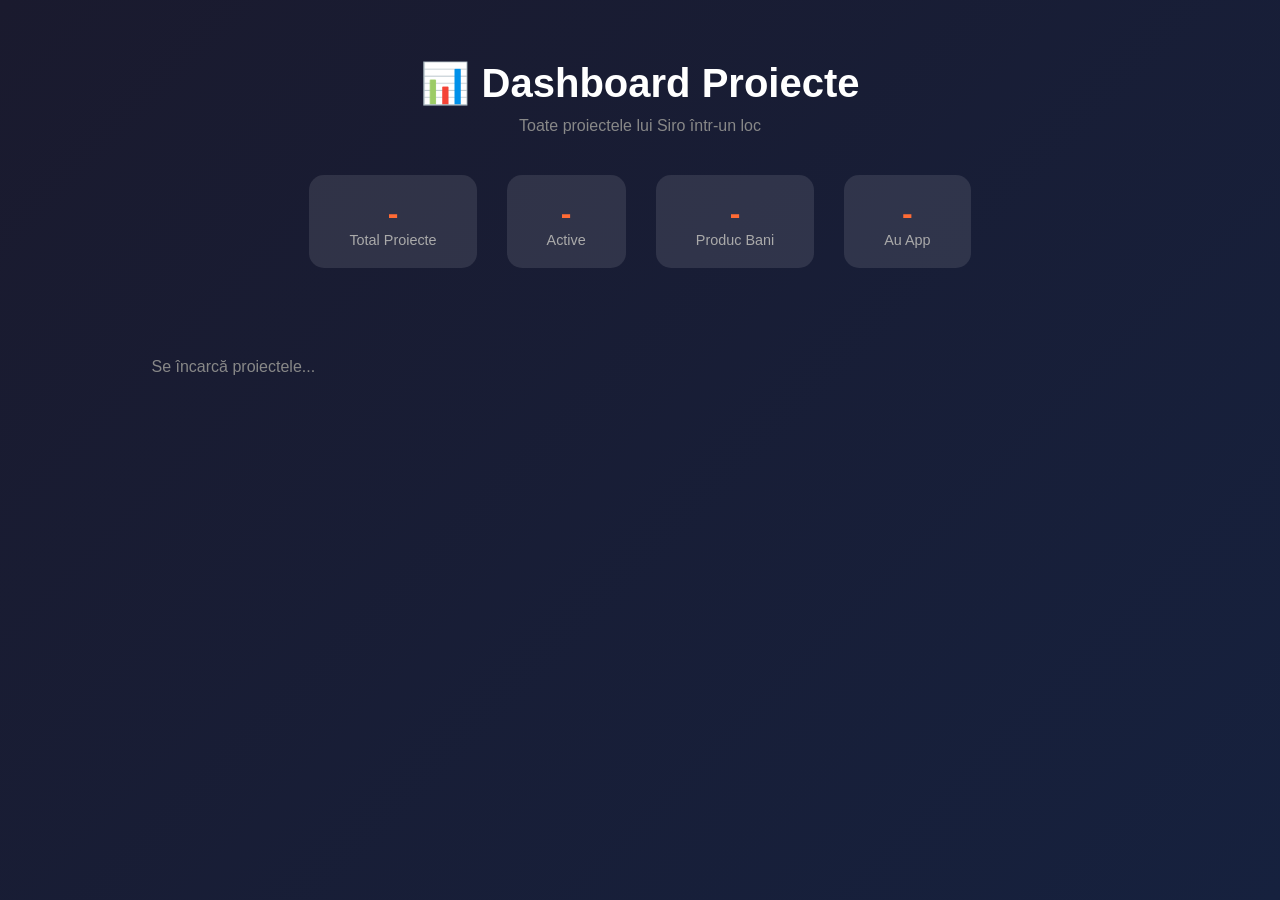
==== index.html @ f4b626b8 "Add index.html and projects.json" ====
<!DOCTYPE html>
<html lang="ro">
<head>
    <meta charset="UTF-8">
    <meta name="viewport" content="width=device-width, initial-scale=1.0">
    <title>Dashboard Proiecte - Siro</title>
    <style>
        * { margin: 0; padding: 0; box-sizing: border-box; }
        body { 
            font-family: 'Segoe UI', sans-serif; 
            background: linear-gradient(135deg, #1a1a2e 0%, #16213e 100%);
            min-height: 100vh;
            padding: 20px;
        }
        .header {
            text-align: center;
            padding: 40px 0;
        }
        .header h1 {
            color: #fff;
            font-size: 2.5rem;
            margin-bottom: 10px;
        }
        .header p {
            color: #888;
        }
        .stats {
            display: flex;
            justify-content: center;
            gap: 30px;
            margin-bottom: 40px;
            flex-wrap: wrap;
        }
        .stat-box {
            background: rgba(255,255,255,0.1);
            padding: 20px 40px;
            border-radius: 15px;
            text-align: center;
        }
        .stat-number {
            font-size: 2rem;
            font-weight: bold;
            color: #ff6b35;
        }
        .stat-label {
            color: #aaa;
            font-size: 0.9rem;
        }
        .projects-grid {
            display: grid;
            grid-template-columns: repeat(auto-fill, minmax(350px, 1fr));
            gap: 20px;
            max-width: 1200px;
            margin: 0 auto;
        }
        .project-card {
            background: #1e1e2f;
            border-radius: 15px;
            padding: 25px;
            border: 1px solid #333;
            transition: transform 0.3s, border-color 0.3s;
        }
        .project-card:hover {
            transform: translateY(-5px);
            border-color: #ff6b35;
        }
        .project-header {
            display: flex;
            justify-content: space-between;
            align-items: start;
            margin-bottom: 15px;
        }
        .project-name {
            color: #fff;
            font-size: 1.4rem;
        }
        .status-badge {
            padding: 5px 12px;
            border-radius: 20px;
            font-size: 0.8rem;
            font-weight: bold;
        }
        .status-activ {
            background: #00c853;
            color: #fff;
        }
        .status-pauza {
            background: #ff9800;
            color: #fff;
        }
        .status-inactiv {
            background: #f44336;
            color: #fff;
        }
        .project-desc {
            color: #aaa;
            margin-bottom: 15px;
            font-size: 0.9rem;
        }
        .project-info {
            display: grid;
            grid-template-columns: 1fr 1fr;
            gap: 10px;
            margin-bottom: 15px;
        }
        .info-item {
            background: rgba(255,255,255,0.05);
            padding: 10px;
            border-radius: 8px;
        }
        .info-label {
            color: #666;
            font-size: 0.75rem;
            margin-bottom: 3px;
        }
        .info-value {
            color: #fff;
            font-size: 0.9rem;
        }
        .project-links {
            display: flex;
            gap: 10px;
            margin-top: 15px;
        }
        .btn {
            padding: 8px 16px;
            border-radius: 8px;
            text-decoration: none;
            font-size: 0.85rem;
            transition: background 0.3s;
            flex: 1;
            text-align: center;
        }
        .btn-primary {
            background: #ff6b35;
            color: #fff;
        }
        .btn-primary:hover {
            background: #ff8c5a;
        }
        .btn-secondary {
            background: #333;
            color: #fff;
        }
        .btn-secondary:hover {
            background: #444;
        }
        .features {
            display: flex;
            gap: 10px;
            flex-wrap: wrap;
            margin-top: 15px;
        }
        .feature {
            font-size: 0.75rem;
            padding: 5px 10px;
            border-radius: 5px;
            background: rgba(255,107,53,0.2);
            color: #ff6b35;
        }
        .feature.money {
            background: rgba(0,200,83,0.2);
            color: #00c853;
        }
        .feature.no {
            background: rgba(244,67,54,0.2);
            color: #f44336;
        }
        .loading {
            text-align: center;
            color: #888;
            padding: 50px;
        }
    </style>
</head>
<body>
    <div class="header">
        <h1>📊 Dashboard Proiecte</h1>
        <p>Toate proiectele lui Siro într-un loc</p>
    </div>
    
    <div class="stats">
        <div class="stat-box">
            <div class="stat-number" id="totalProjects">-</div>
            <div class="stat-label">Total Proiecte</div>
        </div>
        <div class="stat-box">
            <div class="stat-number" id="activeProjects">-</div>
            <div class="stat-label">Active</div>
        </div>
        <div class="stat-box">
            <div class="stat-number" id="moneyProjects">-</div>
            <div class="stat-label">Produc Bani</div>
        </div>
        <div class="stat-box">
            <div class="stat-number" id="androidProjects">-</div>
            <div class="stat-label">Au App</div>
        </div>
    </div>
    
    <div class="projects-grid" id="projects">
        <div class="loading">Se încarcă proiectele...</div>
    </div>

    <script>
        async function loadProjects() {
            try {
                const response = await fetch('projects.json');
                const projects = await response.json();
                renderProjects(projects);
                updateStats(projects);
            } catch (error) {
                document.getElementById('projects').innerHTML = 
                    '<div class="loading">Eroare la încărcare: ' + error.message + '</div>';
            }
        }
        
        function updateStats(projects) {
            document.getElementById('totalProjects').textContent = projects.length;
            document.getElementById('activeProjects').textContent = 
                projects.filter(p => p.status === 'activ').length;
            document.getElementById('moneyProjects').textContent = 
                projects.filter(p => p.money).length;
            document.getElementById('androidProjects').textContent = 
                projects.filter(p => p.android).length;
        }
        
        function renderProjects(projects) {
            const grid = document.getElementById('projects');
            grid.innerHTML = projects.map(project => `
                <div class="project-card">
                    <div class="project-header">
                        <h2 class="project-name">${project.name}</h2>
                        <span class="status.status}">${project.status}</span-badge status-${project>
                    </div>
                    <p class="project-desc">${project.description}</p>
                    
                    <div class="project-info">
                        <div class="info-item">
                            <div class="info-label">Host</div>
                            <div class="info-value">${project.host}</div>
                        </div>
                        <div class="info-item">
                            <div class="info-label">Stadiu</div>
                            <div class="info-value">${project.stage}</div>
                        </div>
                        <div class="info-item">
                            <div class="info-label">Agents</div>
                            <div class="info-value">${project.agents}</div>
                        </div>
                        <div class="info-item">
                            <div class="info-label">Ultima actualizare</div>
                            <div class="info-value">${project.lastUpdate}</div>
                        </div>
                    </div>
                    
                    <div class="features">
                        <span class="feature ${project.money ? 'money' : 'no'}">
                            ${project.money ? '💰 Produc bani' : '❌ Nu produc bani'}
                        </span>
                        <span class="feature ${project.android ? '' : 'no'}">
                            ${project.android ? '📱 Are Android' : '❌ Fără Android'}
                        </span>
                    </div>
                    
                    <div class="project-links">
                        <a href="${project.url}" target="_blank" class="btn btn-primary">🌐 Site</a>
                        <a href="${project.github}" target="_blank" class="btn btn-secondary">🐙 GitHub</a>
                        ${project.apk ? `<a href="${project.apk}" target="_blank" class="btn btn-secondary">📦 APK</a>` : ''}
                    </div>
                </div>
            `).join('');
        }
        
        loadProjects();
    </script>
</body>
</html>
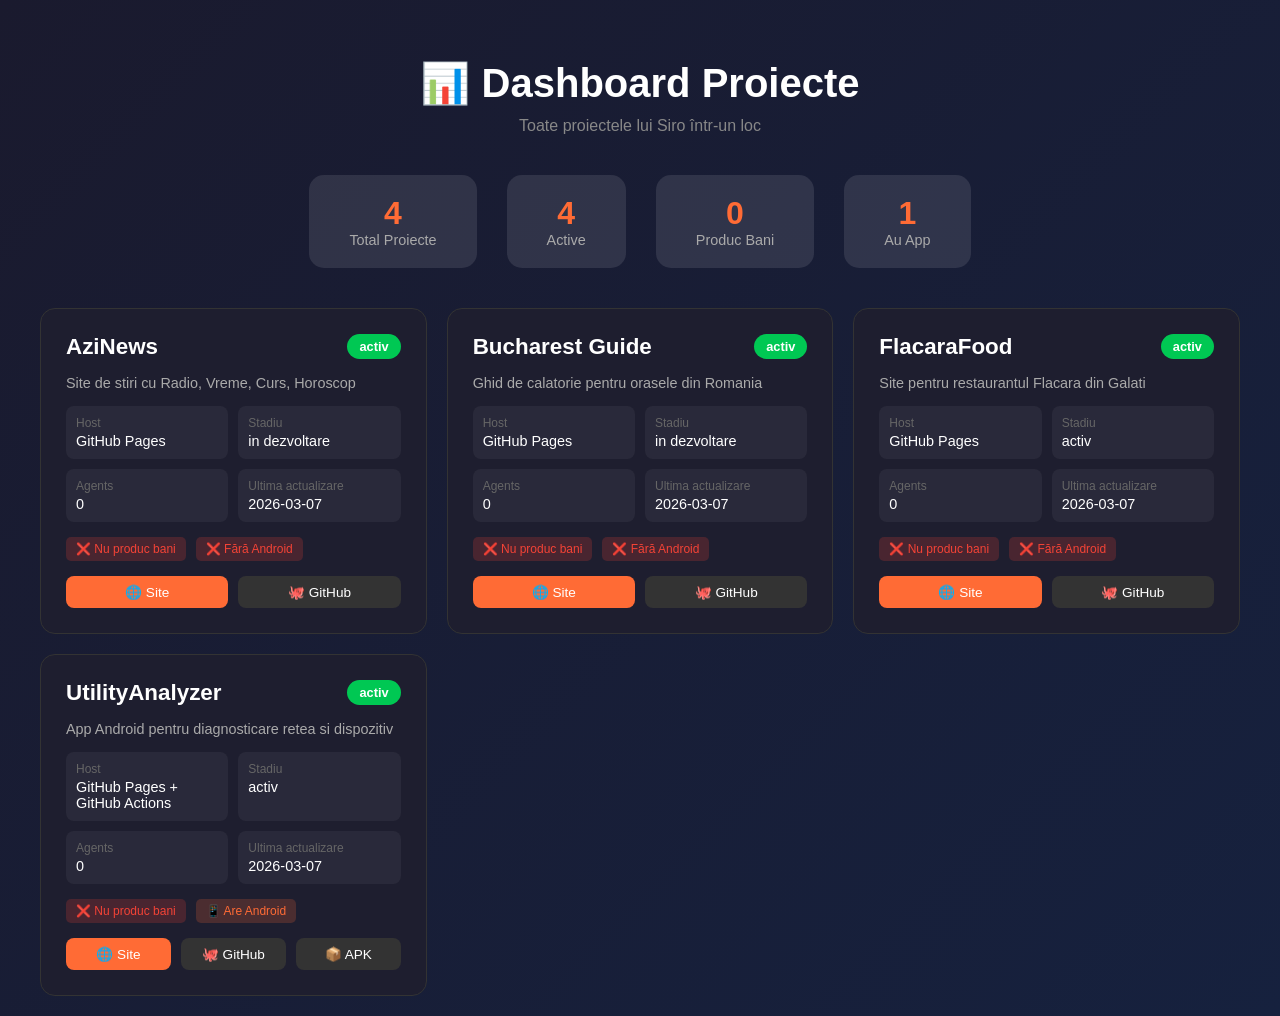
==== commit 808c2012: "Fix broken HTML in status badge" ====
--- a/index.html
+++ b/index.html
@@ -231,7 +231,7 @@
                 <div class="project-card">
                     <div class="project-header">
                         <h2 class="project-name">${project.name}</h2>
-                        <span class="status.status}">${project.status}</span-badge status-${project>
+                        <span class="status-badge status-${project.status}">${project.status}</span>
                     </div>
                     <p class="project-desc">${project.description}</p>
                     
